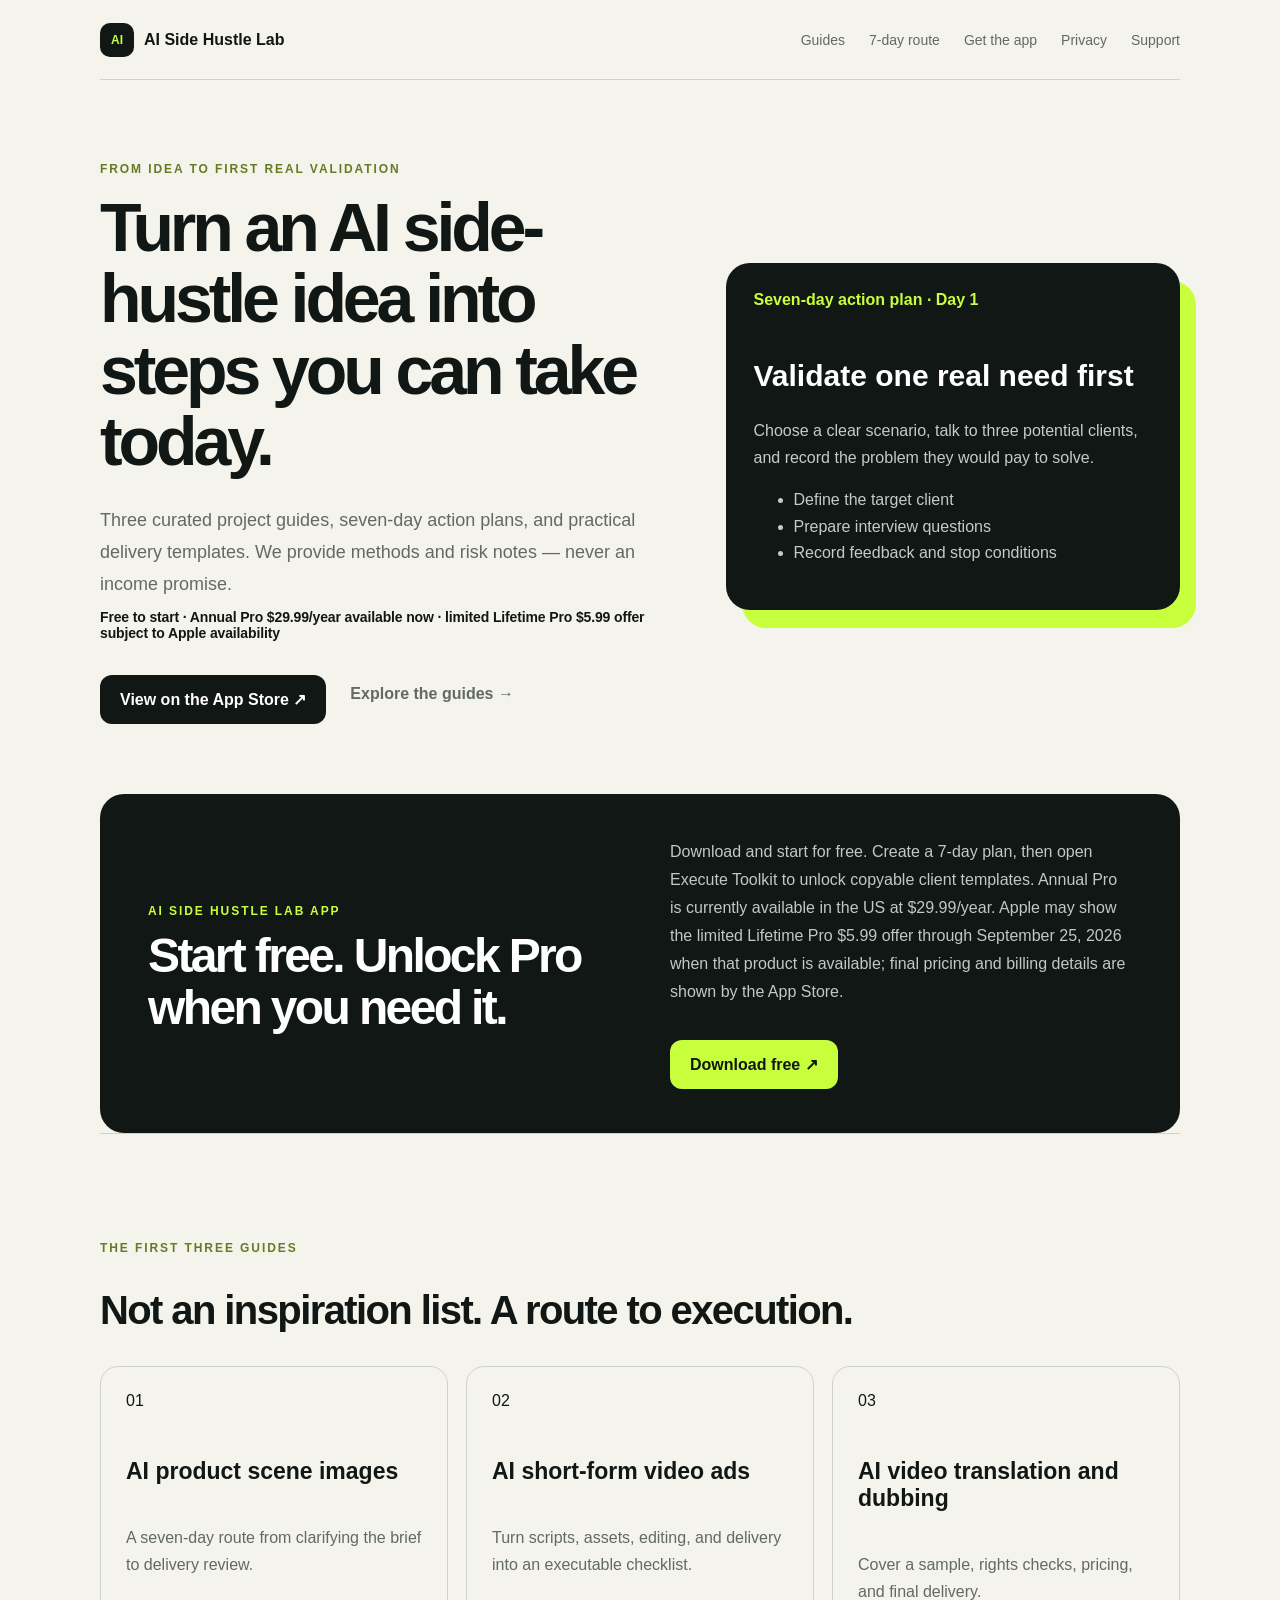
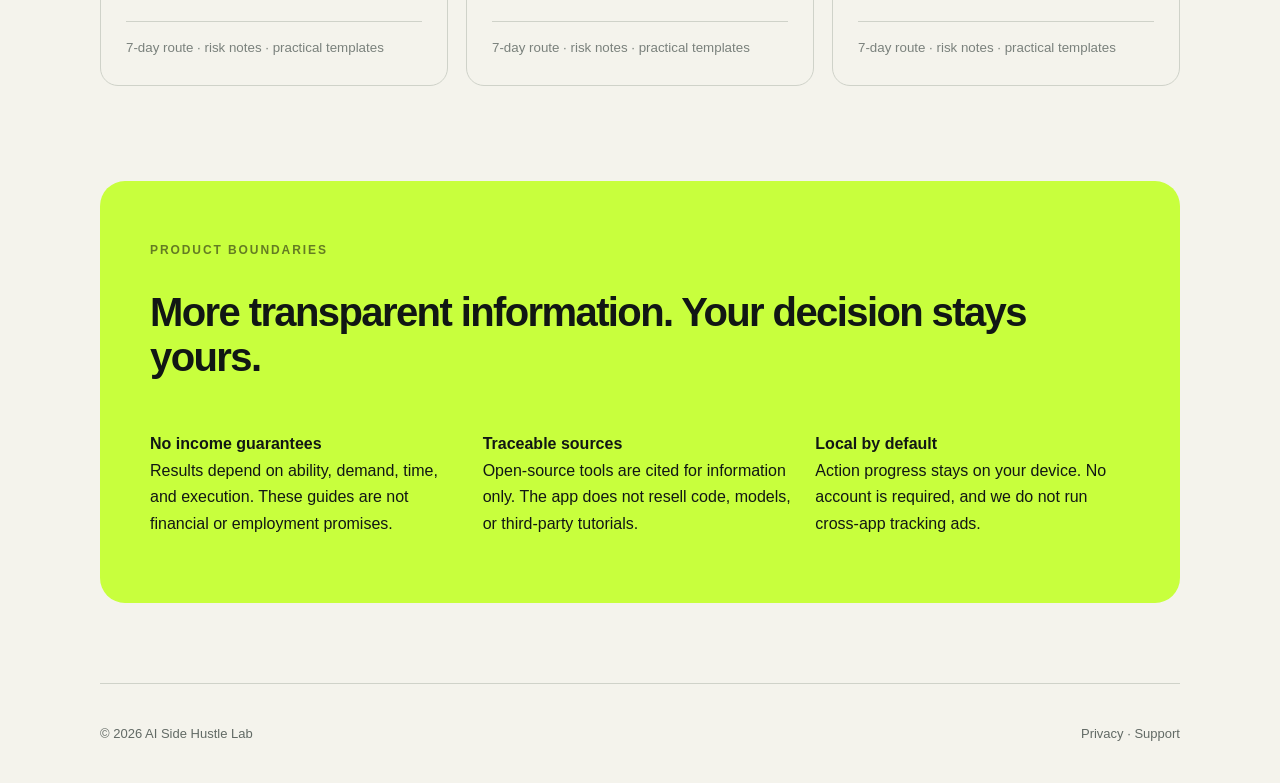
==== docs/index.html @ 47954a31 "Add high-intent AI validation route" ====
<!doctype html>
<html lang="en">
<head>
<meta charset="utf-8">
<meta name="viewport" content="width=device-width,initial-scale=1">
<meta name="apple-itunes-app" content="app-id=6803422848">
<title>AI Side Hustle Lab</title>
<meta name="description" content="AI project guides, seven-day action plans, and delivery templates. US Annual Pro is $29.99/year and available now; a limited lifetime offer is shown only when Apple makes it available; no income promises.">
<meta property="og:title" content="AI Side Hustle Lab">
<meta property="og:description" content="Start free and turn one idea into a practical seven-day route; US Annual Pro is $29.99/year and available now.">
<meta property="og:image" content="og.png">
<link rel="canonical" href="https://wanglei13975.github.io/ai-fuye-lab-site/">
<link rel="stylesheet" href="style.css">
<link rel="stylesheet" href="mobile-purchase.css">
</head>
<body>
<nav class="nav wrap">
<a class="brand" href="./" aria-label="AI Side Hustle Lab home"><span class="mark">AI</span>AI Side Hustle Lab</a>
<div class="links">
<a href="#projects">Guides</a>
<a href="validate-ai-side-hustle/">7-day route</a>
<a href="https://apps.apple.com/us/app/ai-side-hustle-lab/id6803422848?ct=github_pages_nav&amp;mt=8" target="_blank" rel="noreferrer">Get the app</a>
<a href="privacy/">Privacy</a>
<a href="support/">Support</a>
</div>
</nav>
<main>
<section class="hero wrap">
<div>
<p class="eyebrow">From idea to first real validation</p>
<h1>Turn an AI side-hustle idea into steps you can take today.</h1>
<p class="lead">Three curated project guides, seven-day action plans, and practical delivery templates. We provide methods and risk notes — never an income promise.</p>
<p class="priceNote">Free to start · Annual Pro $29.99/year available now · limited Lifetime Pro $5.99 offer subject to Apple availability</p>
<div class="heroActions">
<a class="cta" href="https://apps.apple.com/us/app/ai-side-hustle-lab/id6803422848?ct=github_pages_hero&amp;mt=8" target="_blank" rel="noreferrer">View on the App Store ↗</a>
<a class="textLink" href="#projects">Explore the guides →</a>
</div>
</div>
<aside class="card" aria-label="Seven-day action plan example">
<b>Seven-day action plan · Day 1</b>
<h2>Validate one real need first</h2>
<p>Choose a clear scenario, talk to three potential clients, and record the problem they would pay to solve.</p>
<ul>
<li>Define the target client</li>
<li>Prepare interview questions</li>
<li>Record feedback and stop conditions</li>
</ul>
</aside>
</section>
<section class="offer wrap" aria-label="App purchase information">
<div><p class="eyebrow">AI Side Hustle Lab app</p><h2>Start free. Unlock Pro when you need it.</h2></div>
<div class="offerBody"><p>Download and start for free. Create a 7-day plan, then open Execute Toolkit to unlock copyable client templates. Annual Pro is currently available in the US at $29.99/year. Apple may show the limited Lifetime Pro $5.99 offer through September 25, 2026 when that product is available; final pricing and billing details are shown by the App Store.</p><a class="cta light" href="https://apps.apple.com/us/app/ai-side-hustle-lab/id6803422848?ct=github_pages_offer&amp;mt=8" target="_blank" rel="noreferrer">Download free ↗</a></div>
</section>
<section class="projects wrap" id="projects">
<p class="eyebrow">The first three guides</p>
<h2>Not an inspiration list. A route to execution.</h2>
<div class="grid">
<article class="project"><span>01</span><h3>AI product scene images</h3><p>A seven-day route from clarifying the brief to delivery review.</p><small>7-day route · risk notes · practical templates</small></article>
<article class="project"><span>02</span><h3>AI short-form video ads</h3><p>Turn scripts, assets, editing, and delivery into an executable checklist.</p><small>7-day route · risk notes · practical templates</small></article>
<article class="project"><span>03</span><h3>AI video translation and dubbing</h3><p>Cover a sample, rights checks, pricing, and final delivery.</p><small>7-day route · risk notes · practical templates</small></article>
</div>
</section>
<section class="promise wrap">
<p class="eyebrow">Product boundaries</p>
<h2>More transparent information. Your decision stays yours.</h2>
<div class="promiseGrid">
<p><b>No income guarantees</b><br>Results depend on ability, demand, time, and execution. These guides are not financial or employment promises.</p>
<p><b>Traceable sources</b><br>Open-source tools are cited for information only. The app does not resell code, models, or third-party tutorials.</p>
<p><b>Local by default</b><br>Action progress stays on your device. No account is required, and we do not run cross-app tracking ads.</p>
</div>
</section>
</main>
<footer class="wrap"><span>© 2026 AI Side Hustle Lab</span><span><a href="privacy/">Privacy</a> · <a href="support/">Support</a></span></footer>
<div class="mobilePurchaseBar" aria-label="Annual Pro offer"><span><strong>Annual Pro $29.99/year</strong><small>start free · US App Store</small></span><a href="https://apps.apple.com/us/app/ai-side-hustle-lab/id6803422848?ct=site_mobile_cta&amp;mt=8" target="_blank" rel="noreferrer">Get the app <span aria-hidden="true">↗</span></a></div>
</body>
</html>
---- docs/style.css ----
:root{--ink:#111714;--paper:#f4f3ec;--lime:#c8ff3d;--amber:#ffb338;--muted:#626a65;--line:#cfd2c9}*{box-sizing:border-box}html{scroll-behavior:smooth}body{margin:0;background:var(--paper);color:var(--ink);font-family:-apple-system,BlinkMacSystemFont,"PingFang SC","Noto Sans SC",sans-serif}a{color:inherit;text-decoration:none}.wrap{width:min(1080px,calc(100% - 40px));margin:auto}.nav{height:80px;display:flex;align-items:center;justify-content:space-between;border-bottom:1px solid var(--line)}.brand{display:flex;align-items:center;gap:10px;font-weight:800}.mark{display:grid;place-items:center;width:34px;height:34px;border-radius:10px;background:var(--ink);color:var(--lime);font-size:12px}.links{display:flex;gap:24px;color:var(--muted);font-size:14px}.hero{display:grid;grid-template-columns:1.1fr .9fr;gap:70px;align-items:center;min-height:640px;padding:70px 0}.eyebrow{font-size:12px;letter-spacing:.16em;text-transform:uppercase;font-weight:800;color:#647c23}.hero h1{font-size:68px;line-height:1.05;letter-spacing:-.06em;margin:16px 0 26px}.lead{font-size:18px;line-height:1.8;color:var(--muted)}.priceNote{margin:-10px 0 24px;color:var(--ink);font-size:14px;font-weight:700;letter-spacing:-.01em}.heroActions{display:flex;align-items:center;gap:24px;flex-wrap:wrap}.cta{display:inline-flex;margin-top:10px;background:var(--ink);color:#fff;padding:15px 20px;border-radius:12px;font-weight:700}.textLink{color:var(--muted);font-weight:700}.textLink span{color:#647c23;margin-left:5px}.card{background:var(--ink);color:#fff;border-radius:24px;padding:28px;box-shadow:16px 18px 0 var(--lime)}.card b{color:var(--lime)}.card h2{font-size:30px;margin-top:50px}.card p,.card li{color:#c5cbc7;line-height:1.65}.offer{display:grid;grid-template-columns:1fr 1fr;gap:60px;align-items:center;background:var(--ink);color:#fff;border-radius:24px;padding:44px 48px}.offer h2{font-size:clamp(30px,4vw,48px);line-height:1.08;letter-spacing:-.055em;margin:0;max-width:470px}.offer .eyebrow{color:var(--lime)}.offerBody p{color:#c2c8c4;line-height:1.75;margin:0 0 24px;max-width:470px}.cta.light{background:var(--lime);color:var(--ink)}.projects{padding:95px 0;border-top:1px solid var(--line)}.projects h2,.promise h2{font-size:40px;letter-spacing:-.04em}.grid,.promiseGrid{display:grid;grid-template-columns:repeat(3,1fr);gap:18px}.project{min-height:250px;border:1px solid var(--line);border-radius:18px;padding:25px;display:flex;flex-direction:column}.project h3{font-size:23px;margin-top:48px}.project p,.project small{color:var(--muted);line-height:1.7}.project small{margin-top:auto;border-top:1px solid var(--line);padding-top:15px;color:#7a817c}.promise{background:var(--lime);border-radius:25px;padding:50px;margin-bottom:80px}.promiseGrid{margin-top:35px}.promiseGrid p{line-height:1.65}footer{min-height:100px;border-top:1px solid var(--line);display:flex;align-items:center;justify-content:space-between;color:var(--muted);font-size:13px}.legal{max-width:820px;padding:70px 0 100px}.legal h1{font-size:50px;letter-spacing:-.05em}.legal h2{font-size:22px;margin-top:38px}.legal p,.legal li{color:#4e5752;line-height:1.85}.legal a{text-decoration:underline}@media(max-width:760px){.links a:first-child,.links a:nth-child(3){display:none}.hero{grid-template-columns:1fr;min-height:auto;padding:55px 0 75px}.hero h1{font-size:48px}.offer{grid-template-columns:1fr;gap:20px;padding:34px 25px}.grid,.promiseGrid{grid-template-columns:1fr}.promise{padding:32px 25px}.legal h1{font-size:42px}footer{flex-direction:column;justify-content:center;gap:8px}}
---- docs/mobile-purchase.css ----
.mobilePurchaseBar{display:none}
@media(max-width:780px){body{padding-bottom:88px}.mobilePurchaseBar{position:fixed;z-index:20;left:12px;right:12px;bottom:12px;display:flex;align-items:center;justify-content:space-between;gap:12px;padding:11px 12px 11px 15px;border:1px solid rgba(17,23,20,.22);border-radius:18px;background:rgba(17,23,20,.95);box-shadow:0 12px 36px rgba(17,23,20,.28);backdrop-filter:blur(18px)}.mobilePurchaseBar>span{display:grid;gap:2px;min-width:0}.mobilePurchaseBar strong{color:#c8ff3d;font-size:14px;white-space:nowrap}.mobilePurchaseBar small{color:#d1d8d2;font-size:11px;white-space:nowrap}.mobilePurchaseBar>a{display:inline-flex;align-items:center;gap:5px;flex:none;padding:9px 11px;border-radius:999px;background:#c8ff3d;color:#111714;font-size:12px;font-weight:800;white-space:nowrap}.mobilePurchaseBar>a span{display:inline;color:inherit;font-size:15px}}
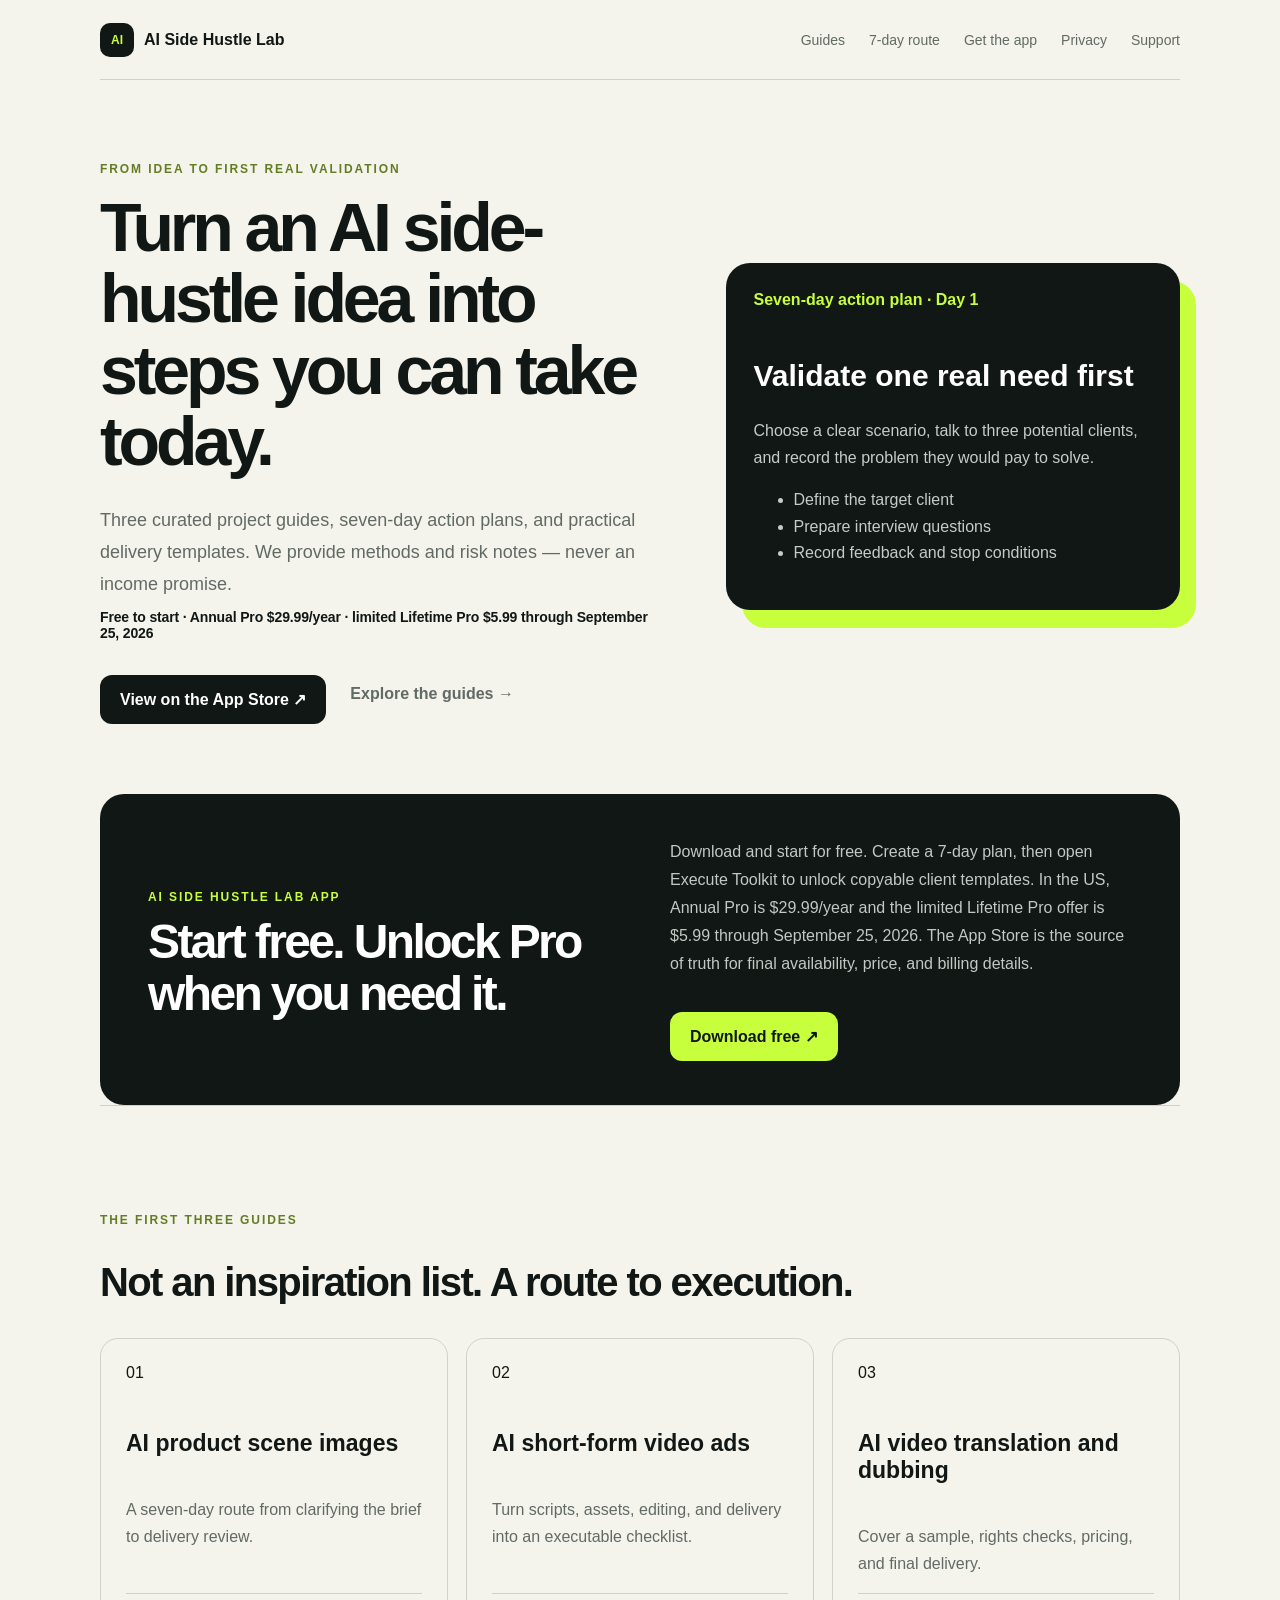
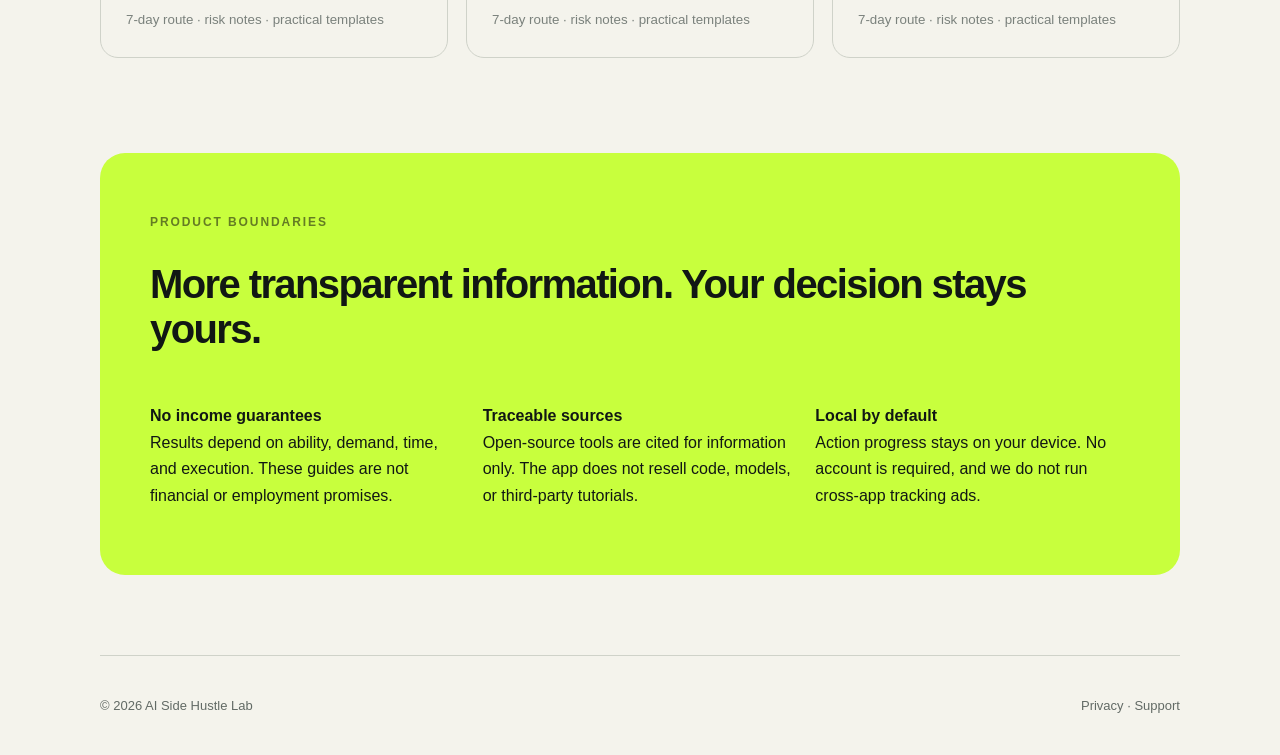
==== commit 95d0e36b: "Highlight live US lifetime Pro offer" ====
--- a/docs/index.html
+++ b/docs/index.html
@@ -5,9 +5,9 @@
 <meta name="viewport" content="width=device-width,initial-scale=1">
 <meta name="apple-itunes-app" content="app-id=6803422848">
 <title>AI Side Hustle Lab</title>
-<meta name="description" content="AI project guides, seven-day action plans, and delivery templates. US Annual Pro is $29.99/year and available now; a limited lifetime offer is shown only when Apple makes it available; no income promises.">
+<meta name="description" content="AI project guides, seven-day action plans, and delivery templates. US Annual Pro is $29.99/year and limited Lifetime Pro is $5.99 through September 25, 2026; no income promises.">
 <meta property="og:title" content="AI Side Hustle Lab">
-<meta property="og:description" content="Start free and turn one idea into a practical seven-day route; US Annual Pro is $29.99/year and available now.">
+<meta property="og:description" content="Start free and turn one idea into a practical seven-day route; US Annual Pro is $29.99/year and Lifetime Pro is $5.99 through September 25, 2026.">
 <meta property="og:image" content="og.png">
 <link rel="canonical" href="https://wanglei13975.github.io/ai-fuye-lab-site/">
 <link rel="stylesheet" href="style.css">
@@ -30,7 +30,7 @@
 <p class="eyebrow">From idea to first real validation</p>
 <h1>Turn an AI side-hustle idea into steps you can take today.</h1>
 <p class="lead">Three curated project guides, seven-day action plans, and practical delivery templates. We provide methods and risk notes — never an income promise.</p>
-<p class="priceNote">Free to start · Annual Pro $29.99/year available now · limited Lifetime Pro $5.99 offer subject to Apple availability</p>
+<p class="priceNote">Free to start · Annual Pro $29.99/year · limited Lifetime Pro $5.99 through September 25, 2026</p>
 <div class="heroActions">
 <a class="cta" href="https://apps.apple.com/us/app/ai-side-hustle-lab/id6803422848?ct=github_pages_hero&amp;mt=8" target="_blank" rel="noreferrer">View on the App Store ↗</a>
 <a class="textLink" href="#projects">Explore the guides →</a>
@@ -49,7 +49,7 @@
 </section>
 <section class="offer wrap" aria-label="App purchase information">
 <div><p class="eyebrow">AI Side Hustle Lab app</p><h2>Start free. Unlock Pro when you need it.</h2></div>
-<div class="offerBody"><p>Download and start for free. Create a 7-day plan, then open Execute Toolkit to unlock copyable client templates. Annual Pro is currently available in the US at $29.99/year. Apple may show the limited Lifetime Pro $5.99 offer through September 25, 2026 when that product is available; final pricing and billing details are shown by the App Store.</p><a class="cta light" href="https://apps.apple.com/us/app/ai-side-hustle-lab/id6803422848?ct=github_pages_offer&amp;mt=8" target="_blank" rel="noreferrer">Download free ↗</a></div>
+<div class="offerBody"><p>Download and start for free. Create a 7-day plan, then open Execute Toolkit to unlock copyable client templates. In the US, Annual Pro is $29.99/year and the limited Lifetime Pro offer is $5.99 through September 25, 2026. The App Store is the source of truth for final availability, price, and billing details.</p><a class="cta light" href="https://apps.apple.com/us/app/ai-side-hustle-lab/id6803422848?ct=github_pages_offer&amp;mt=8" target="_blank" rel="noreferrer">Download free ↗</a></div>
 </section>
 <section class="projects wrap" id="projects">
 <p class="eyebrow">The first three guides</p>
@@ -71,6 +71,6 @@
 </section>
 </main>
 <footer class="wrap"><span>© 2026 AI Side Hustle Lab</span><span><a href="privacy/">Privacy</a> · <a href="support/">Support</a></span></footer>
-<div class="mobilePurchaseBar" aria-label="Annual Pro offer"><span><strong>Annual Pro $29.99/year</strong><small>start free · US App Store</small></span><a href="https://apps.apple.com/us/app/ai-side-hustle-lab/id6803422848?ct=site_mobile_cta&amp;mt=8" target="_blank" rel="noreferrer">Get the app <span aria-hidden="true">↗</span></a></div>
+<div class="mobilePurchaseBar" aria-label="Limited Lifetime Pro offer"><span><strong>Lifetime Pro $5.99</strong><small>through Sep 25 · US App Store</small></span><a href="https://apps.apple.com/us/app/ai-side-hustle-lab/id6803422848?ct=site_mobile_cta&amp;mt=8" target="_blank" rel="noreferrer">Get the app <span aria-hidden="true">↗</span></a></div>
 </body>
 </html>
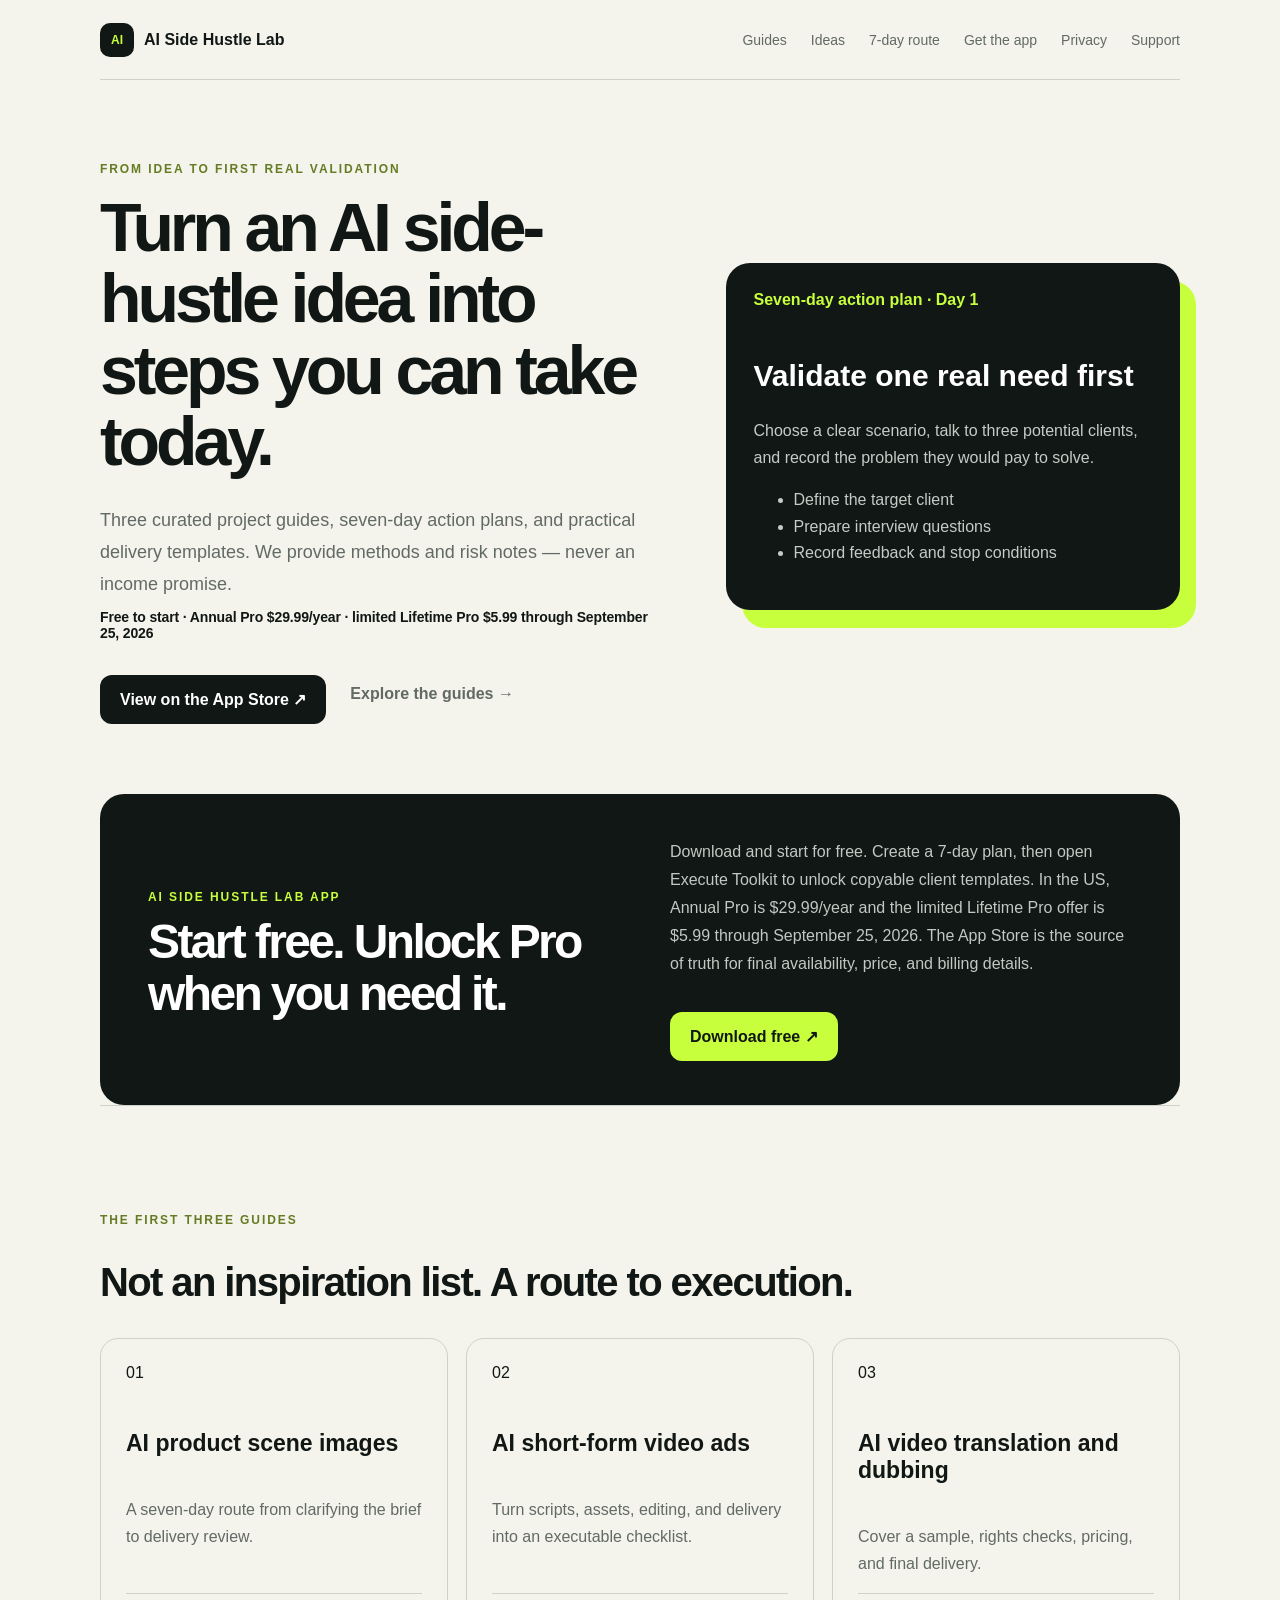
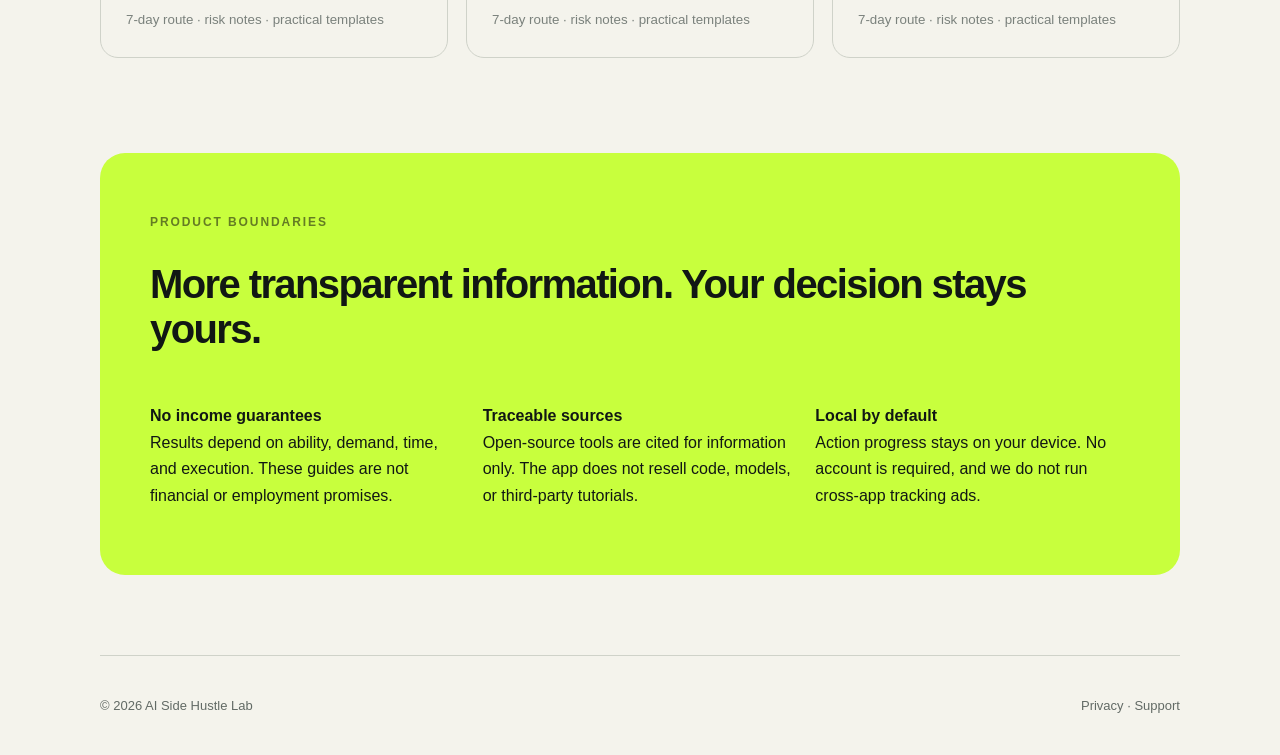
==== commit 8bcedbda: "Add high-intent AI ideas landing page" ====
--- a/docs/index.html
+++ b/docs/index.html
@@ -8,8 +8,16 @@
 <meta name="description" content="AI project guides, seven-day action plans, and delivery templates. US Annual Pro is $29.99/year and limited Lifetime Pro is $5.99 through September 25, 2026; no income promises.">
 <meta property="og:title" content="AI Side Hustle Lab">
 <meta property="og:description" content="Start free and turn one idea into a practical seven-day route; US Annual Pro is $29.99/year and Lifetime Pro is $5.99 through September 25, 2026.">
-<meta property="og:image" content="og.png">
+<meta property="og:type" content="website">
+<meta property="og:url" content="https://wanglei13975.github.io/ai-fuye-lab-site/">
+<meta property="og:site_name" content="AI Side Hustle Lab">
+<meta property="og:image" content="https://wanglei13975.github.io/ai-fuye-lab-site/og.png">
+<meta name="twitter:card" content="summary_large_image">
+<meta name="twitter:title" content="AI Side Hustle Lab">
+<meta name="twitter:description" content="Start free; US Lifetime Pro is $5.99 through September 25, 2026, and Annual Pro is $29.99/year.">
+<meta name="twitter:image" content="https://wanglei13975.github.io/ai-fuye-lab-site/og.png">
 <link rel="canonical" href="https://wanglei13975.github.io/ai-fuye-lab-site/">
+<script type="application/ld+json">{"@context":"https://schema.org","@type":"SoftwareApplication","name":"AI Side Hustle Lab","applicationCategory":"BusinessApplication","operatingSystem":"iOS","description":"Seven-day AI service idea validation routes, action plans, and practical delivery templates.","url":"https://wanglei13975.github.io/ai-fuye-lab-site/","downloadUrl":"https://apps.apple.com/us/app/ai-side-hustle-lab/id6803422848","offers":[{"@type":"Offer","price":"0","priceCurrency":"USD","description":"Free start"},{"@type":"Offer","price":"5.99","priceCurrency":"USD","validThrough":"2026-09-25","description":"Limited Lifetime Pro offer through September 25, 2026"},{"@type":"Offer","price":"29.99","priceCurrency":"USD","description":"Annual Pro subscription"}]}</script>
 <link rel="stylesheet" href="style.css">
 <link rel="stylesheet" href="mobile-purchase.css">
 </head>
@@ -18,6 +26,7 @@
 <a class="brand" href="./" aria-label="AI Side Hustle Lab home"><span class="mark">AI</span>AI Side Hustle Lab</a>
 <div class="links">
 <a href="#projects">Guides</a>
+<a href="ai-side-hustle-ideas/">Ideas</a>
 <a href="validate-ai-side-hustle/">7-day route</a>
 <a href="https://apps.apple.com/us/app/ai-side-hustle-lab/id6803422848?ct=github_pages_nav&amp;mt=8" target="_blank" rel="noreferrer">Get the app</a>
 <a href="privacy/">Privacy</a>
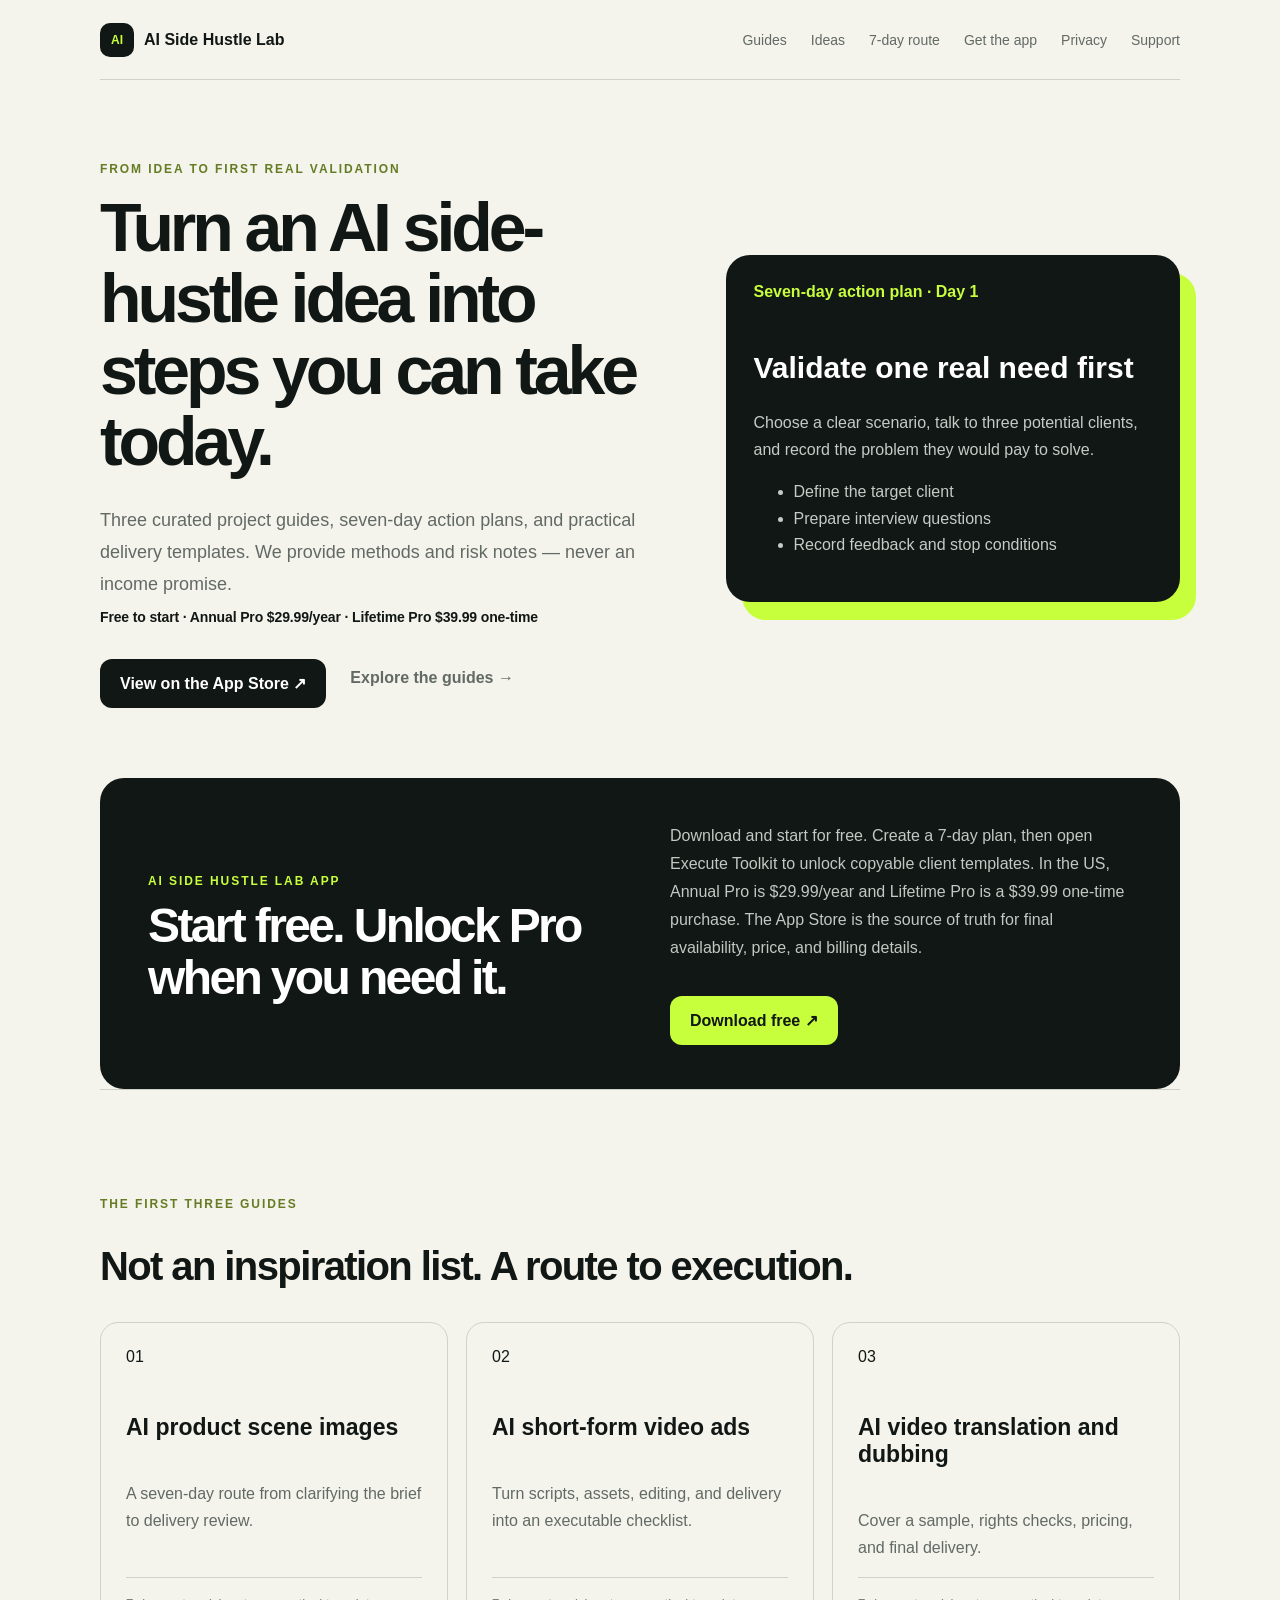
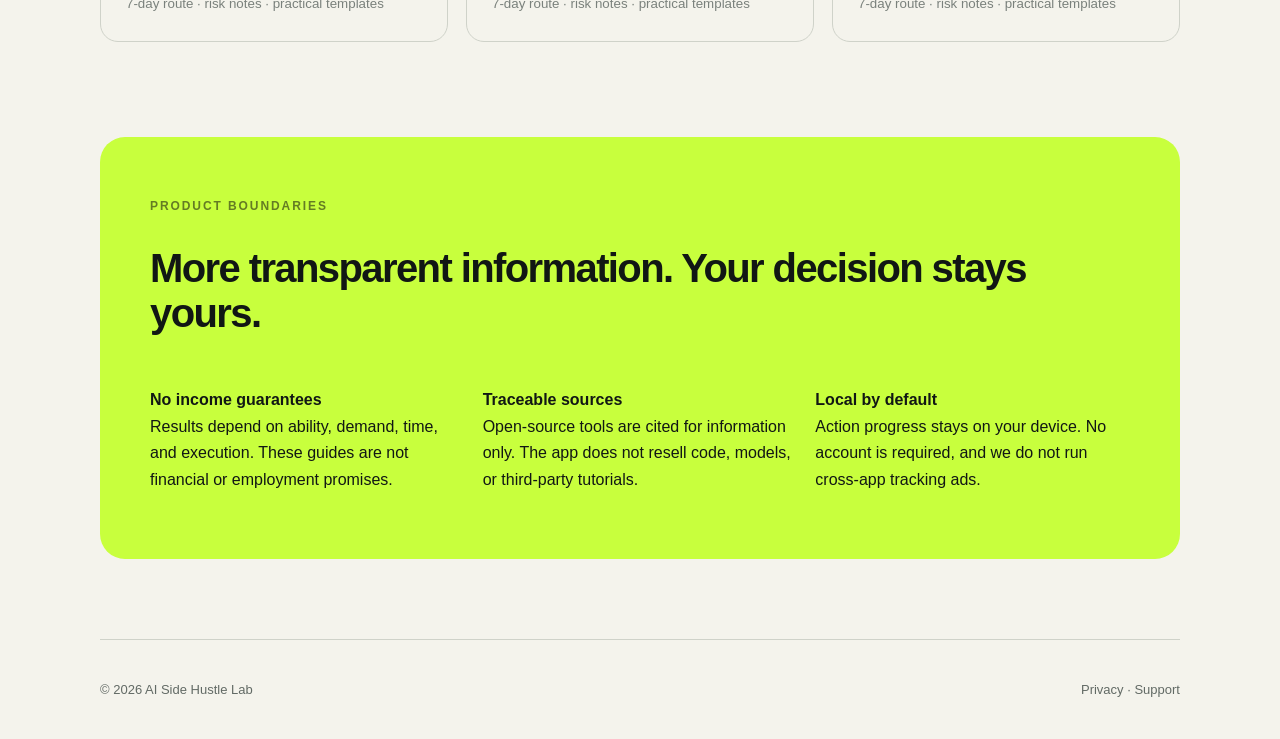
==== commit 8892cd01: "Correct Pro pricing and portable site rendering" ====
--- a/docs/index.html
+++ b/docs/index.html
@@ -5,19 +5,19 @@
 <meta name="viewport" content="width=device-width,initial-scale=1">
 <meta name="apple-itunes-app" content="app-id=6803422848">
 <title>AI Side Hustle Lab</title>
-<meta name="description" content="AI project guides, seven-day action plans, and delivery templates. US Annual Pro is $29.99/year and limited Lifetime Pro is $5.99 through September 25, 2026; no income promises.">
+<meta name="description" content="AI project guides, seven-day action plans, and delivery templates. US Pro is $29.99/year or $39.99 one-time; no income promises.">
 <meta property="og:title" content="AI Side Hustle Lab">
-<meta property="og:description" content="Start free and turn one idea into a practical seven-day route; US Annual Pro is $29.99/year and Lifetime Pro is $5.99 through September 25, 2026.">
+<meta property="og:description" content="Start free and turn one idea into a practical seven-day route; US Pro is $29.99/year or $39.99 one-time.">
 <meta property="og:type" content="website">
 <meta property="og:url" content="https://wanglei13975.github.io/ai-fuye-lab-site/">
 <meta property="og:site_name" content="AI Side Hustle Lab">
 <meta property="og:image" content="https://wanglei13975.github.io/ai-fuye-lab-site/og.png">
 <meta name="twitter:card" content="summary_large_image">
 <meta name="twitter:title" content="AI Side Hustle Lab">
-<meta name="twitter:description" content="Start free; US Lifetime Pro is $5.99 through September 25, 2026, and Annual Pro is $29.99/year.">
+<meta name="twitter:description" content="Start free; US Pro is $29.99/year or $39.99 one-time.">
 <meta name="twitter:image" content="https://wanglei13975.github.io/ai-fuye-lab-site/og.png">
 <link rel="canonical" href="https://wanglei13975.github.io/ai-fuye-lab-site/">
-<script type="application/ld+json">{"@context":"https://schema.org","@type":"SoftwareApplication","name":"AI Side Hustle Lab","applicationCategory":"BusinessApplication","operatingSystem":"iOS","description":"Seven-day AI service idea validation routes, action plans, and practical delivery templates.","url":"https://wanglei13975.github.io/ai-fuye-lab-site/","downloadUrl":"https://apps.apple.com/us/app/ai-side-hustle-lab/id6803422848","offers":[{"@type":"Offer","price":"0","priceCurrency":"USD","description":"Free start"},{"@type":"Offer","price":"5.99","priceCurrency":"USD","validThrough":"2026-09-25","description":"Limited Lifetime Pro offer through September 25, 2026"},{"@type":"Offer","price":"29.99","priceCurrency":"USD","description":"Annual Pro subscription"}]}</script>
+<script type="application/ld+json">{"@context":"https://schema.org","@type":"SoftwareApplication","name":"AI Side Hustle Lab","applicationCategory":"BusinessApplication","operatingSystem":"iOS","description":"Seven-day AI service idea validation routes, action plans, and practical delivery templates.","url":"https://wanglei13975.github.io/ai-fuye-lab-site/","downloadUrl":"https://apps.apple.com/us/app/ai-side-hustle-lab/id6803422848","offers":[{"@type":"Offer","price":"0","priceCurrency":"USD","description":"Free start"},{"@type":"Offer","price":"39.99","priceCurrency":"USD","description":"Lifetime Pro one-time purchase"},{"@type":"Offer","price":"29.99","priceCurrency":"USD","description":"Annual Pro subscription"}]}</script>
 <link rel="stylesheet" href="style.css">
 <link rel="stylesheet" href="mobile-purchase.css">
 </head>
@@ -39,7 +39,7 @@
 <p class="eyebrow">From idea to first real validation</p>
 <h1>Turn an AI side-hustle idea into steps you can take today.</h1>
 <p class="lead">Three curated project guides, seven-day action plans, and practical delivery templates. We provide methods and risk notes — never an income promise.</p>
-<p class="priceNote">Free to start · Annual Pro $29.99/year · limited Lifetime Pro $5.99 through September 25, 2026</p>
+<p class="priceNote">Free to start · Annual Pro $29.99/year · Lifetime Pro $39.99 one-time</p>
 <div class="heroActions">
 <a class="cta" href="https://apps.apple.com/us/app/ai-side-hustle-lab/id6803422848?ct=github_pages_hero&amp;mt=8" target="_blank" rel="noreferrer">View on the App Store ↗</a>
 <a class="textLink" href="#projects">Explore the guides →</a>
@@ -58,7 +58,7 @@
 </section>
 <section class="offer wrap" aria-label="App purchase information">
 <div><p class="eyebrow">AI Side Hustle Lab app</p><h2>Start free. Unlock Pro when you need it.</h2></div>
-<div class="offerBody"><p>Download and start for free. Create a 7-day plan, then open Execute Toolkit to unlock copyable client templates. In the US, Annual Pro is $29.99/year and the limited Lifetime Pro offer is $5.99 through September 25, 2026. The App Store is the source of truth for final availability, price, and billing details.</p><a class="cta light" href="https://apps.apple.com/us/app/ai-side-hustle-lab/id6803422848?ct=github_pages_offer&amp;mt=8" target="_blank" rel="noreferrer">Download free ↗</a></div>
+<div class="offerBody"><p>Download and start for free. Create a 7-day plan, then open Execute Toolkit to unlock copyable client templates. In the US, Annual Pro is $29.99/year and Lifetime Pro is a $39.99 one-time purchase. The App Store is the source of truth for final availability, price, and billing details.</p><a class="cta light" href="https://apps.apple.com/us/app/ai-side-hustle-lab/id6803422848?ct=github_pages_offer&amp;mt=8" target="_blank" rel="noreferrer">Download free ↗</a></div>
 </section>
 <section class="projects wrap" id="projects">
 <p class="eyebrow">The first three guides</p>
@@ -80,6 +80,6 @@
 </section>
 </main>
 <footer class="wrap"><span>© 2026 AI Side Hustle Lab</span><span><a href="privacy/">Privacy</a> · <a href="support/">Support</a></span></footer>
-<div class="mobilePurchaseBar" aria-label="Limited Lifetime Pro offer"><span><strong>Lifetime Pro $5.99</strong><small>through Sep 25 · US App Store</small></span><a href="https://apps.apple.com/us/app/ai-side-hustle-lab/id6803422848?ct=site_mobile_cta&amp;mt=8" target="_blank" rel="noreferrer">Get the app <span aria-hidden="true">↗</span></a></div>
+<div class="mobilePurchaseBar" aria-label="Pro purchase information"><span><strong>Lifetime Pro $39.99</strong><small>one-time · US App Store</small></span><a href="https://apps.apple.com/us/app/ai-side-hustle-lab/id6803422848?ct=site_mobile_cta&amp;mt=8" target="_blank" rel="noreferrer">Get the app <span aria-hidden="true">↗</span></a></div>
 </body>
 </html>
